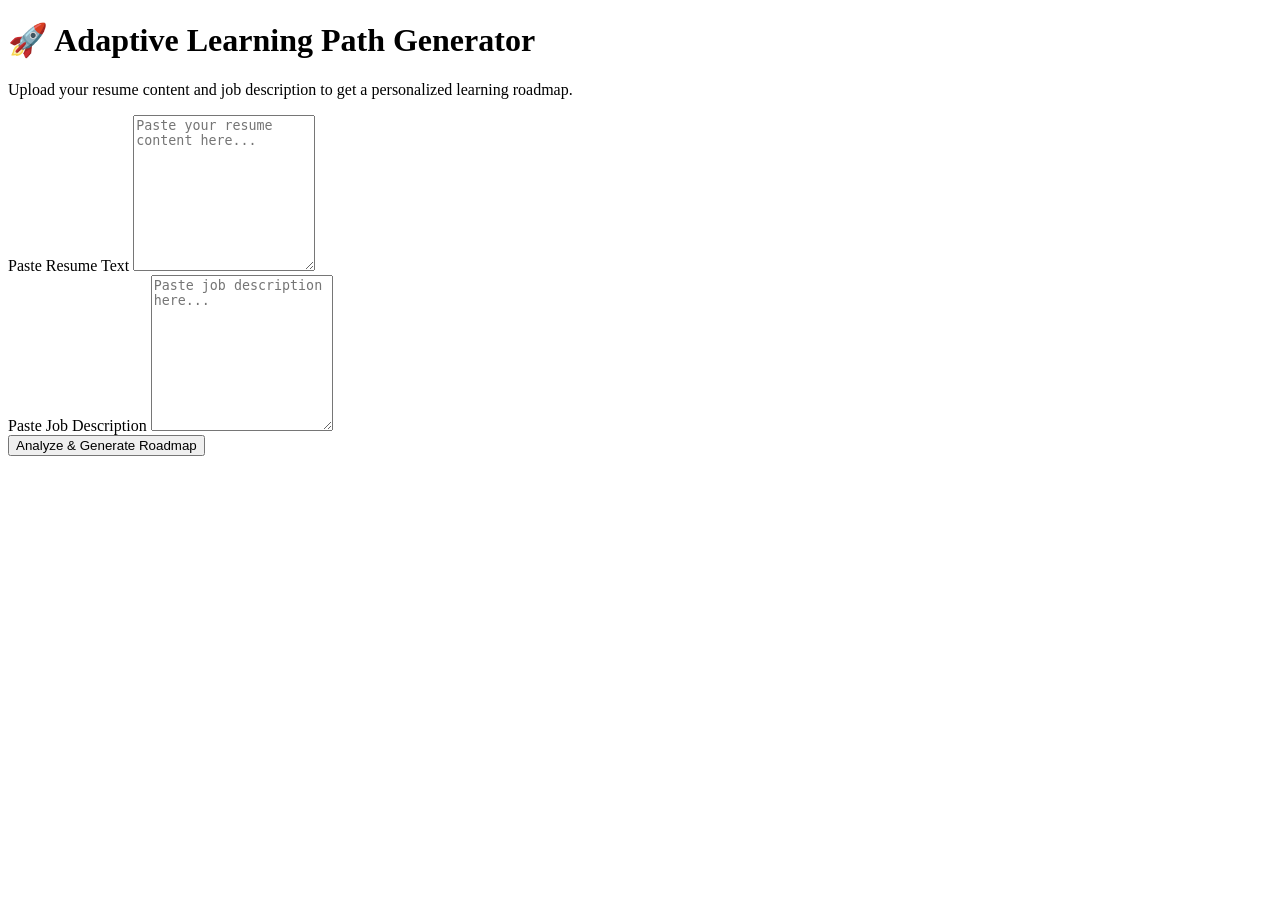
==== templates/index.html @ 75de1ea2 "1st protoype" ====
<!DOCTYPE html>
<html lang="en">
<head>
    <meta charset="UTF-8">
    <meta name="viewport" content="width=device-width, initial-scale=1.0">
    <title>Adaptive Learning Path Generator</title>
    <link rel="stylesheet" href="{{ url_for('static', filename='style.css') }}">
</head>
<body>

<div class="container">
    <h1>🚀 Adaptive Learning Path Generator</h1>
    <p class="subtitle">Upload your resume content and job description to get a personalized learning roadmap.</p>

    <form action="/analyze" method="POST">
        <div class="input-group">
            <label for="resume">Paste Resume Text</label>
            <textarea name="resume" id="resume" rows="10" placeholder="Paste your resume content here..." required></textarea>
        </div>

        <div class="input-group">
            <label for="job">Paste Job Description</label>
            <textarea name="job" id="job" rows="10" placeholder="Paste job description here..." required></textarea>
        </div>

        <button type="submit">Analyze & Generate Roadmap</button>
    </form>
</div>

</body>
</html>
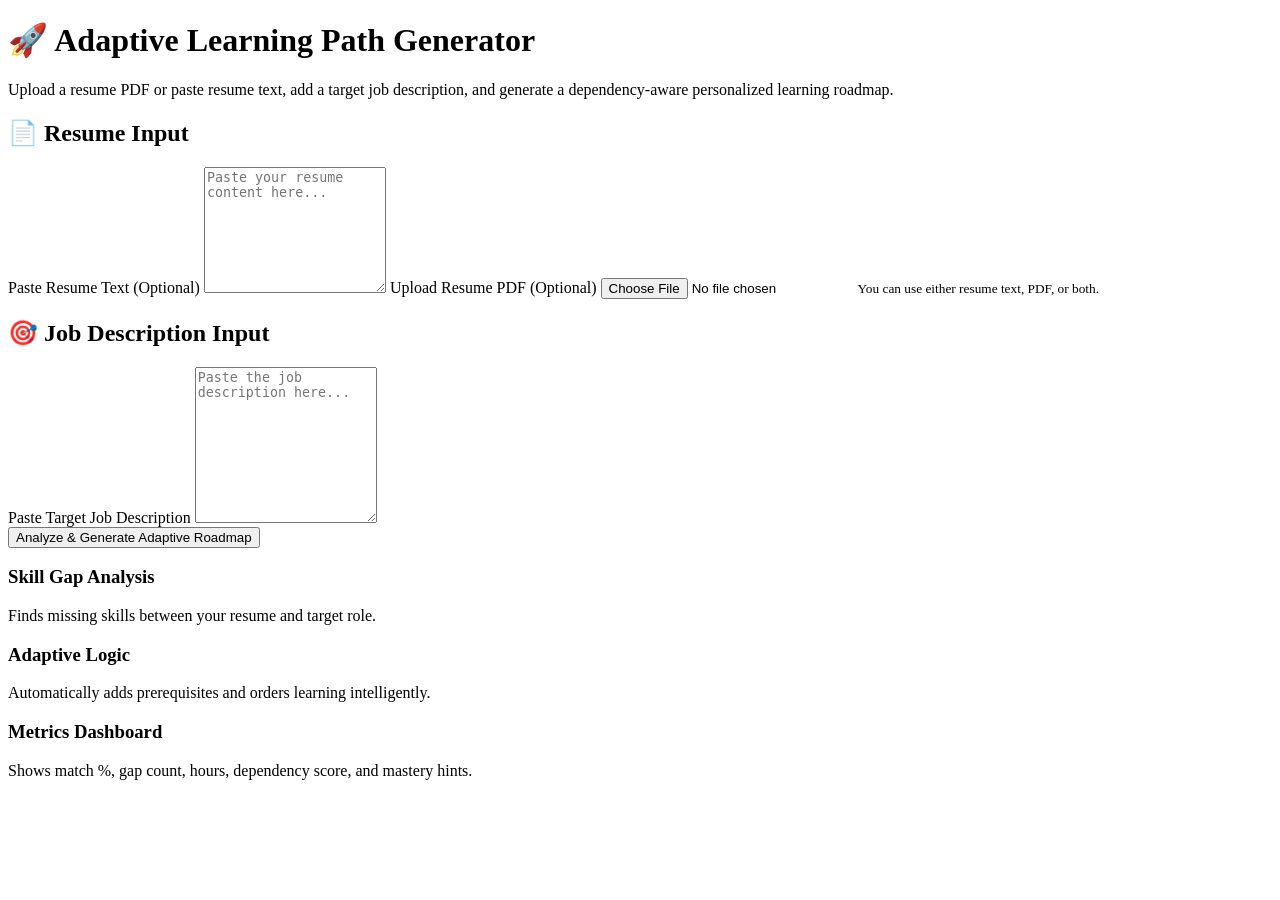
==== commit 47dd564c: "2nd protoype" ====
--- a/templates/index.html
+++ b/templates/index.html
@@ -3,28 +3,54 @@
 <head>
     <meta charset="UTF-8">
     <meta name="viewport" content="width=device-width, initial-scale=1.0">
-    <title>Adaptive Learning Path Generator</title>
+    <title>Adaptive Learning Path Generator - Hackathon Final</title>
     <link rel="stylesheet" href="{{ url_for('static', filename='style.css') }}">
 </head>
 <body>
 
 <div class="container">
-    <h1>🚀 Adaptive Learning Path Generator</h1>
-    <p class="subtitle">Upload your resume content and job description to get a personalized learning roadmap.</p>
+    <div class="hero">
+        <h1>🚀 Adaptive Learning Path Generator</h1>
+        <p>
+            Upload a resume PDF or paste resume text, add a target job description,
+            and generate a dependency-aware personalized learning roadmap.
+        </p>
+    </div>
 
-    <form action="/analyze" method="POST">
-        <div class="input-group">
-            <label for="resume">Paste Resume Text</label>
-            <textarea name="resume" id="resume" rows="10" placeholder="Paste your resume content here..." required></textarea>
+    <form action="/analyze" method="POST" enctype="multipart/form-data" class="main-form">
+        <div class="card">
+            <h2>📄 Resume Input</h2>
+            <label>Paste Resume Text (Optional)</label>
+            <textarea name="resume_text" rows="8" placeholder="Paste your resume content here..."></textarea>
+
+            <label>Upload Resume PDF (Optional)</label>
+            <input type="file" name="resume_pdf" accept=".pdf">
+            <small>You can use either resume text, PDF, or both.</small>
         </div>
 
-        <div class="input-group">
-            <label for="job">Paste Job Description</label>
-            <textarea name="job" id="job" rows="10" placeholder="Paste job description here..." required></textarea>
+        <div class="card">
+            <h2>🎯 Job Description Input</h2>
+            <label>Paste Target Job Description</label>
+            <textarea name="job_text" rows="10" placeholder="Paste the job description here..." required></textarea>
         </div>
 
-        <button type="submit">Analyze & Generate Roadmap</button>
+        <button type="submit" class="btn-primary">Analyze & Generate Adaptive Roadmap</button>
     </form>
+
+    <div class="info-grid">
+        <div class="mini-card">
+            <h3>Skill Gap Analysis</h3>
+            <p>Finds missing skills between your resume and target role.</p>
+        </div>
+        <div class="mini-card">
+            <h3>Adaptive Logic</h3>
+            <p>Automatically adds prerequisites and orders learning intelligently.</p>
+        </div>
+        <div class="mini-card">
+            <h3>Metrics Dashboard</h3>
+            <p>Shows match %, gap count, hours, dependency score, and mastery hints.</p>
+        </div>
+    </div>
 </div>
 
 </body>
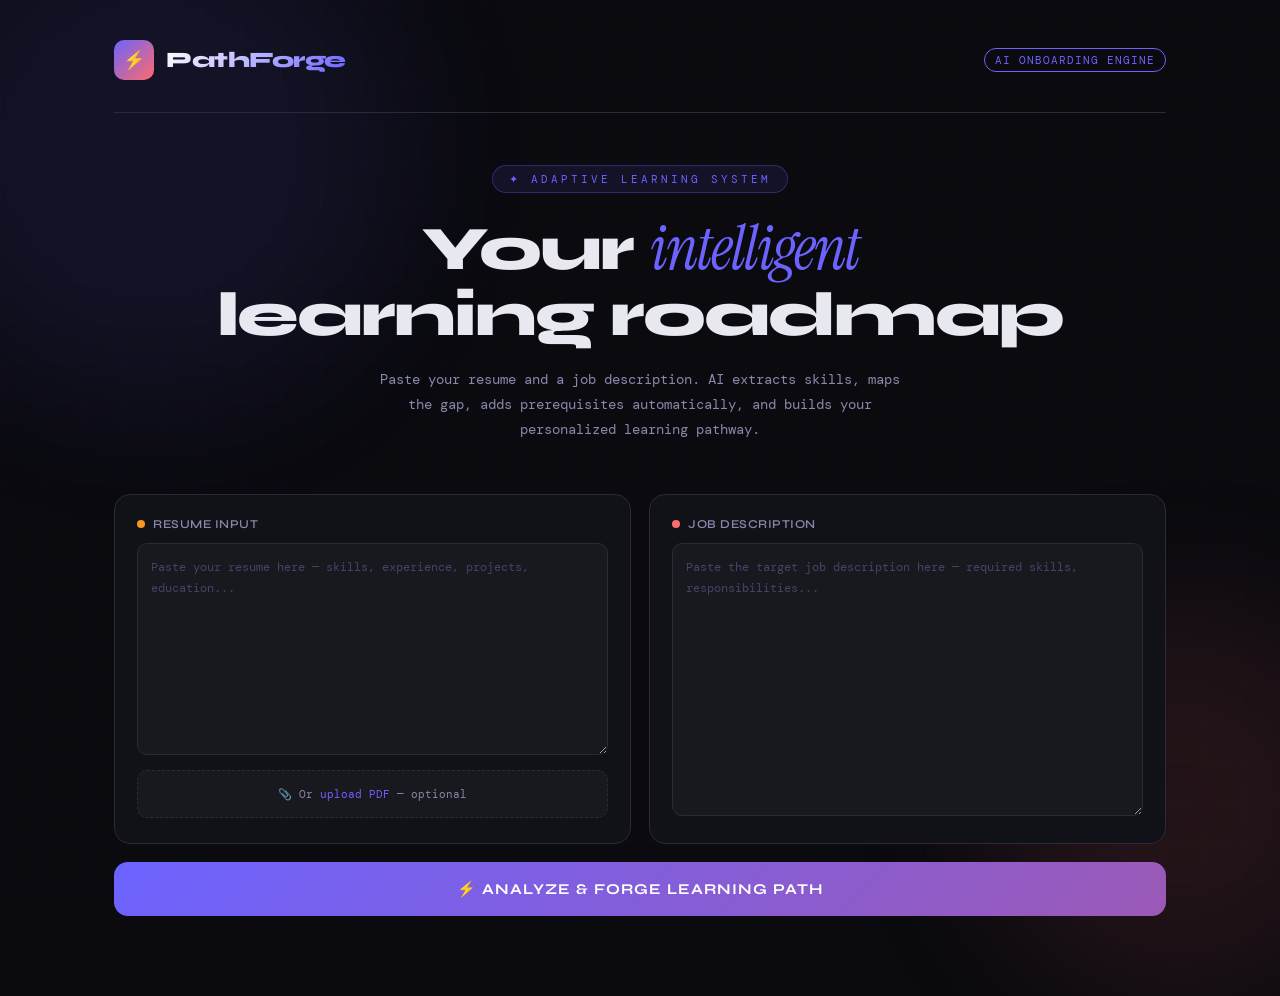
==== commit 2a9b580e: "3rd prototype" ====
--- a/templates/index.html
+++ b/templates/index.html
@@ -1,57 +1,493 @@
 <!DOCTYPE html>
 <html lang="en">
 <head>
-    <meta charset="UTF-8">
-    <meta name="viewport" content="width=device-width, initial-scale=1.0">
-    <title>Adaptive Learning Path Generator - Hackathon Final</title>
-    <link rel="stylesheet" href="{{ url_for('static', filename='style.css') }}">
+<meta charset="UTF-8">
+<meta name="viewport" content="width=device-width, initial-scale=1.0">
+<title>PathForge — AI Adaptive Learning Engine</title>
+<link href="https://fonts.googleapis.com/css2?family=Syne:wght@400;500;600;700;800&family=DM+Mono:ital,wght@0,400;0,500;1,400&family=Instrument+Serif:ital@0;1&display=swap" rel="stylesheet">
+<style>
+:root {
+  --bg:#0a0a0f; --surface:#111118; --surface2:#18181f;
+  --border:#2a2a38; --accent:#6c63ff; --accent2:#ff6b6b;
+  --accent3:#43e97b; --accent4:#f7971e;
+  --text:#e8e8f0; --text2:#8888aa; --text3:#444466;
+}
+*{margin:0;padding:0;box-sizing:border-box;}
+body{background:var(--bg);color:var(--text);font-family:'DM Mono',monospace;min-height:100vh;overflow-x:hidden;}
+body::before{content:'';position:fixed;inset:0;background-image:linear-gradient(rgba(108,99,255,.025) 1px,transparent 1px),linear-gradient(90deg,rgba(108,99,255,.025) 1px,transparent 1px);background-size:40px 40px;z-index:0;pointer-events:none;}
+.orb{position:fixed;border-radius:50%;filter:blur(80px);opacity:.1;pointer-events:none;z-index:0;animation:floatOrb 20s ease-in-out infinite;}
+.orb1{width:500px;height:500px;background:var(--accent);top:-100px;left:-100px;}
+.orb2{width:400px;height:400px;background:var(--accent2);bottom:-100px;right:-100px;animation-delay:-7s;}
+@keyframes floatOrb{0%,100%{transform:translate(0,0);}50%{transform:translate(20px,-20px);}}
+.wrap{position:relative;z-index:1;max-width:1100px;margin:0 auto;padding:0 24px 80px;}
+header{padding:40px 0 32px;display:flex;align-items:center;justify-content:space-between;border-bottom:1px solid var(--border);margin-bottom:52px;}
+.logo{display:flex;align-items:center;gap:12px;}
+.logo-icon{width:40px;height:40px;background:linear-gradient(135deg,var(--accent),var(--accent2));border-radius:10px;display:flex;align-items:center;justify-content:center;font-size:18px;}
+.logo-text{font-family:'Syne',sans-serif;font-weight:800;font-size:22px;letter-spacing:-.5px;background:linear-gradient(135deg,#fff 0%,var(--accent) 100%);-webkit-background-clip:text;-webkit-text-fill-color:transparent;}
+.badge{font-size:11px;padding:4px 10px;border-radius:20px;border:1px solid var(--accent);color:var(--accent);letter-spacing:1px;text-transform:uppercase;}
+.hero{text-align:center;margin-bottom:52px;}
+.hero-label{display:inline-block;font-size:11px;letter-spacing:3px;text-transform:uppercase;color:var(--accent);background:rgba(108,99,255,.1);border:1px solid rgba(108,99,255,.3);padding:6px 16px;border-radius:20px;margin-bottom:22px;}
+.hero h1{font-family:'Syne',sans-serif;font-size:clamp(34px,5.5vw,62px);font-weight:800;line-height:1.07;letter-spacing:-2px;margin-bottom:18px;}
+.hero h1 em{font-family:'Instrument Serif',serif;font-style:italic;font-weight:400;color:var(--accent);}
+.hero p{font-size:14px;color:var(--text2);max-width:540px;margin:0 auto;line-height:1.8;}
+.input-grid{display:grid;grid-template-columns:1fr 1fr;gap:18px;margin-bottom:18px;}
+@media(max-width:680px){.input-grid{grid-template-columns:1fr;}}
+.icard{background:var(--surface);border:1px solid var(--border);border-radius:16px;padding:22px;transition:border-color .2s,box-shadow .2s;}
+.icard:focus-within{border-color:var(--accent);box-shadow:0 0 0 3px rgba(108,99,255,.1);}
+.icard.jd:focus-within{border-color:var(--accent2);box-shadow:0 0 0 3px rgba(255,107,107,.08);}
+.clabel{display:flex;align-items:center;gap:8px;font-family:'Syne',sans-serif;font-weight:600;font-size:12px;letter-spacing:.5px;text-transform:uppercase;color:var(--text2);margin-bottom:12px;}
+.clabel .dot{width:8px;height:8px;border-radius:50%;}
+textarea{width:100%;background:var(--surface2);border:1px solid var(--border);border-radius:10px;padding:13px;color:var(--text);font-family:'DM Mono',monospace;font-size:12px;line-height:1.7;resize:vertical;outline:none;transition:border-color .2s;}
+textarea:focus{border-color:var(--accent);}
+textarea::placeholder{color:var(--text3);}
+.upload-zone{border:1px dashed var(--border);border-radius:10px;padding:16px;text-align:center;cursor:pointer;transition:all .2s;margin-top:10px;background:var(--surface2);}
+.upload-zone:hover{border-color:var(--accent);background:rgba(108,99,255,.05);}
+.upload-zone input{display:none;}
+.upload-zone p{font-size:11px;color:var(--text2);}
+.upload-zone span{color:var(--accent);}
+.file-tag{display:none;font-size:11px;color:var(--accent3);margin-top:8px;}
+.go-btn{width:100%;background:linear-gradient(135deg,var(--accent) 0%,#9b59b6 100%);color:#fff;border:none;padding:18px 32px;border-radius:14px;font-family:'Syne',sans-serif;font-weight:700;font-size:15px;letter-spacing:1px;text-transform:uppercase;cursor:pointer;transition:all .2s;}
+.go-btn:hover{transform:translateY(-2px);box-shadow:0 12px 40px rgba(108,99,255,.4);}
+.go-btn:disabled{opacity:.5;cursor:not-allowed;transform:none;box-shadow:none;}
+.err{display:none;background:rgba(255,107,107,.06);border:1px solid rgba(255,107,107,.25);border-radius:12px;padding:16px 20px;color:var(--accent2);font-size:13px;margin-bottom:16px;}
+#loading{display:none;text-align:center;padding:80px 0;}
+.spinner{width:52px;height:52px;border:3px solid var(--border);border-top-color:var(--accent);border-radius:50%;animation:spin .8s linear infinite;margin:0 auto 22px;}
+@keyframes spin{to{transform:rotate(360deg);}}
+.loading-h{font-family:'Syne',sans-serif;font-size:18px;color:var(--text2);margin-bottom:14px;}
+.lstep{font-size:12px;color:var(--text3);margin:4px 0;opacity:0;animation:fadeIn .5s ease forwards;}
+.lstep:nth-child(1){animation-delay:.4s;}
+.lstep:nth-child(2){animation-delay:1.2s;}
+.lstep:nth-child(3){animation-delay:2.0s;}
+.lstep:nth-child(4){animation-delay:2.8s;}
+@keyframes fadeIn{to{opacity:1;color:var(--accent);}}
+#results{display:none;}
+.sh{font-family:'Syne',sans-serif;font-size:11px;letter-spacing:3px;text-transform:uppercase;color:var(--accent);margin-bottom:18px;display:flex;align-items:center;gap:10px;}
+.sh::after{content:'';flex:1;height:1px;background:var(--border);}
+.sstrip{display:grid;grid-template-columns:repeat(auto-fit,minmax(155px,1fr));gap:12px;margin-bottom:24px;}
+.scard{background:var(--surface);border:1px solid var(--border);border-radius:14px;padding:18px;position:relative;overflow:hidden;}
+.scard::before{content:'';position:absolute;top:0;left:0;width:100%;height:3px;}
+.scard.g::before{background:var(--accent3);}
+.scard.r::before{background:var(--accent2);}
+.scard.b::before{background:var(--accent);}
+.scard.o::before{background:var(--accent4);}
+.scard.p::before{background:#b06cff;}
+.slabel{font-size:11px;color:var(--text2);text-transform:uppercase;letter-spacing:1px;margin-bottom:7px;}
+.sval{font-family:'Syne',sans-serif;font-size:30px;font-weight:800;line-height:1;margin-bottom:3px;}
+.scard.g .sval{color:var(--accent3);}
+.scard.r .sval{color:var(--accent2);}
+.scard.b .sval{color:var(--accent);}
+.scard.o .sval{color:var(--accent4);}
+.scard.p .sval{color:#b06cff;}
+.ssub{font-size:11px;color:var(--text3);}
+.barwrap{background:var(--surface);border:1px solid var(--border);border-radius:14px;padding:22px;margin-bottom:24px;}
+.barlabel{display:flex;justify-content:space-between;font-size:13px;color:var(--text2);margin-bottom:11px;}
+.bartrack{height:8px;background:var(--surface2);border-radius:4px;overflow:hidden;}
+.barfill{height:100%;background:linear-gradient(90deg,var(--accent),var(--accent3));border-radius:4px;width:0;transition:width 1.5s cubic-bezier(.23,1,.32,1);}
+.aibox{background:var(--surface);border:1px solid rgba(108,99,255,.3);border-radius:16px;padding:24px;margin-bottom:24px;position:relative;}
+.aibox::before{content:'✦ AI Analysis';position:absolute;top:-10px;left:20px;background:var(--bg);padding:0 8px;font-size:11px;color:var(--accent);letter-spacing:1px;text-transform:uppercase;font-family:'Syne',sans-serif;}
+.aibox p{font-size:13px;line-height:1.95;color:var(--text2);}
+.sgrid{display:grid;grid-template-columns:1fr 1fr;gap:14px;margin-bottom:24px;}
+@media(max-width:580px){.sgrid{grid-template-columns:1fr;}}
+.spanel{background:var(--surface);border:1px solid var(--border);border-radius:14px;padding:18px;}
+.spanel h3{font-family:'Syne',sans-serif;font-size:13px;font-weight:600;margin-bottom:12px;color:var(--text);display:flex;align-items:center;gap:6px;}
+.pills{display:flex;flex-wrap:wrap;gap:7px;}
+.pill{font-size:11px;padding:4px 11px;border-radius:20px;font-weight:500;}
+.pill.m{background:rgba(67,233,123,.1);color:var(--accent3);border:1px solid rgba(67,233,123,.2);}
+.pill.x{background:rgba(255,107,107,.1);color:var(--accent2);border:1px solid rgba(255,107,107,.2);}
+.pill.n{background:rgba(108,99,255,.1);color:var(--accent);border:1px solid rgba(108,99,255,.2);}
+.pill.rs{background:rgba(247,151,30,.1);color:var(--accent4);border:1px solid rgba(247,151,30,.2);}
+.empty{font-size:12px;color:var(--text3);}
+.roadmap{display:flex;flex-direction:column;margin-bottom:32px;}
+.ritem{display:grid;grid-template-columns:56px 1fr;}
+.ritem:not(:last-child) .sline::after{content:'';position:absolute;top:48px;left:27px;width:2px;height:calc(100% + 4px);background:var(--border);}
+.scol{display:flex;flex-direction:column;align-items:center;padding-top:14px;position:relative;}
+.sline{position:relative;}
+.snum{width:34px;height:34px;border-radius:50%;display:flex;align-items:center;justify-content:center;font-family:'Syne',sans-serif;font-weight:700;font-size:12px;position:relative;z-index:1;flex-shrink:0;}
+.snum.beginner{background:rgba(67,233,123,.15);color:var(--accent3);border:1px solid rgba(67,233,123,.3);}
+.snum.intermediate{background:rgba(247,151,30,.15);color:var(--accent4);border:1px solid rgba(247,151,30,.3);}
+.snum.advanced{background:rgba(255,107,107,.15);color:var(--accent2);border:1px solid rgba(255,107,107,.3);}
+.snum.unknown{background:rgba(108,99,255,.15);color:var(--accent);border:1px solid rgba(108,99,255,.3);}
+.sbody{padding:10px 0 22px 18px;}
+.shead{display:flex;align-items:center;gap:9px;flex-wrap:wrap;margin-bottom:7px;}
+.stitle{font-family:'Syne',sans-serif;font-weight:700;font-size:15px;}
+.ltag{font-size:10px;padding:3px 9px;border-radius:10px;text-transform:uppercase;letter-spacing:.5px;font-weight:600;}
+.ltag.beginner{background:rgba(67,233,123,.1);color:var(--accent3);}
+.ltag.intermediate{background:rgba(247,151,30,.1);color:var(--accent4);}
+.ltag.advanced{background:rgba(255,107,107,.1);color:var(--accent2);}
+.ltag.unknown{background:rgba(108,99,255,.1);color:var(--accent);}
+.scourse{font-size:13px;color:var(--accent);margin-bottom:5px;font-style:italic;}
+.sdesc{font-size:12px;color:var(--text2);line-height:1.7;margin-bottom:9px;}
+.smeta{display:flex;gap:14px;flex-wrap:wrap;}
+.smeta-i{font-size:11px;color:var(--text3);display:flex;align-items:center;gap:4px;}
+.smeta-i span{color:var(--text2);}
+.plist{display:flex;gap:6px;flex-wrap:wrap;margin-top:7px;}
+.pchip{font-size:10px;padding:3px 8px;border-radius:6px;background:rgba(108,99,255,.08);border:1px solid rgba(108,99,255,.15);color:var(--text2);}
+table{width:100%;border-collapse:collapse;margin-bottom:30px;font-size:12px;}
+th{text-align:left;padding:11px 15px;background:var(--surface2);color:var(--text2);font-weight:500;font-size:11px;text-transform:uppercase;letter-spacing:1px;border-bottom:1px solid var(--border);}
+td{padding:11px 15px;border-bottom:1px solid var(--border);color:var(--text);vertical-align:middle;}
+tr:hover td{background:var(--surface2);}
+.qbar{display:flex;align-items:center;gap:9px;}
+.qtrack{flex:1;height:5px;background:var(--surface2);border-radius:3px;overflow:hidden;}
+.qfill{height:100%;border-radius:3px;}
+.qfill.hi{background:var(--accent3);}
+.qfill.md{background:var(--accent4);}
+.qfill.lo{background:var(--accent2);}
+.rchip{font-size:10px;padding:3px 9px;border-radius:20px;font-weight:500;white-space:nowrap;}
+.rchip.go{background:rgba(67,233,123,.1);color:var(--accent3);border:1px solid rgba(67,233,123,.2);}
+.rchip.pr{background:rgba(247,151,30,.1);color:var(--accent4);border:1px solid rgba(247,151,30,.2);}
+.rchip.rv{background:rgba(255,107,107,.1);color:var(--accent2);border:1px solid rgba(255,107,107,.2);}
+details{background:var(--surface);border:1px solid var(--border);border-radius:12px;margin-bottom:28px;overflow:hidden;}
+summary{padding:15px 20px;cursor:pointer;font-family:'Syne',sans-serif;font-size:13px;font-weight:600;color:var(--text2);list-style:none;display:flex;align-items:center;gap:9px;user-select:none;transition:color .2s;}
+summary:hover{color:var(--text);}
+summary::marker,summary::-webkit-details-marker{display:none;}
+.sarrow{margin-left:auto;color:var(--text3);transition:transform .2s;}
+details[open] .sarrow{transform:rotate(90deg);}
+.tinner{padding:0 20px 20px;font-size:12px;color:var(--text2);line-height:1.9;white-space:pre-line;border-top:1px solid var(--border);padding-top:16px;}
+.howcard{background:var(--surface);border:1px solid var(--border);border-radius:14px;padding:22px;margin-bottom:28px;}
+.howcard h3{font-family:'Syne',sans-serif;font-size:14px;font-weight:700;color:var(--accent);margin-bottom:14px;}
+.howcard ul{font-size:12px;color:var(--text2);line-height:2.1;padding-left:18px;}
+.reset{display:inline-flex;align-items:center;gap:8px;padding:11px 22px;border:1px solid var(--border);border-radius:10px;background:transparent;color:var(--text2);font-family:'DM Mono',monospace;font-size:12px;cursor:pointer;transition:all .2s;}
+.reset:hover{border-color:var(--accent);color:var(--accent);}
+</style>
 </head>
 <body>
-
-<div class="container">
-    <div class="hero">
-        <h1>🚀 Adaptive Learning Path Generator</h1>
-        <p>
-            Upload a resume PDF or paste resume text, add a target job description,
-            and generate a dependency-aware personalized learning roadmap.
-        </p>
-    </div>
-
-    <form action="/analyze" method="POST" enctype="multipart/form-data" class="main-form">
-        <div class="card">
-            <h2>📄 Resume Input</h2>
-            <label>Paste Resume Text (Optional)</label>
-            <textarea name="resume_text" rows="8" placeholder="Paste your resume content here..."></textarea>
-
-            <label>Upload Resume PDF (Optional)</label>
-            <input type="file" name="resume_pdf" accept=".pdf">
-            <small>You can use either resume text, PDF, or both.</small>
+<div class="orb orb1"></div>
+<div class="orb orb2"></div>
+<div class="wrap">
+
+  <header>
+    <div class="logo">
+      <div class="logo-icon">⚡</div>
+      <div class="logo-text">PathForge</div>
+    </div>
+    <div class="badge">AI Onboarding Engine</div>
+  </header>
+
+  <div class="hero">
+    <div class="hero-label">✦ Adaptive Learning System</div>
+    <h1>Your <em>intelligent</em><br>learning roadmap</h1>
+    <p>Paste your resume and a job description. AI extracts skills, maps the gap, adds prerequisites automatically, and builds your personalized learning pathway.</p>
+  </div>
+
+  <div id="form-section">
+    <div class="input-grid">
+      <div class="icard">
+        <div class="clabel"><div class="dot" style="background:var(--accent4)"></div>Resume Input</div>
+        <textarea id="resume-text" rows="9" placeholder="Paste your resume here — skills, experience, projects, education..."></textarea>
+        <div class="upload-zone" onclick="document.getElementById('pdf-input').click()">
+          <input type="file" id="pdf-input" accept=".pdf" onchange="onFile(this)">
+          <p>📎 Or <span>upload PDF</span> — optional</p>
         </div>
-
-        <div class="card">
-            <h2>🎯 Job Description Input</h2>
-            <label>Paste Target Job Description</label>
-            <textarea name="job_text" rows="10" placeholder="Paste the job description here..." required></textarea>
+        <div class="file-tag" id="file-tag">✓ <span id="ftag-name"></span></div>
+      </div>
+      <div class="icard jd">
+        <div class="clabel"><div class="dot" style="background:var(--accent2)"></div>Job Description</div>
+        <textarea id="jd-text" rows="12" placeholder="Paste the target job description here — required skills, responsibilities..."></textarea>
+      </div>
+    </div>
+    <div class="err" id="err"></div>
+    <button class="go-btn" id="go-btn" onclick="run()">⚡ Analyze &amp; Forge Learning Path</button>
+  </div>
+
+  <div id="loading">
+    <div class="spinner"></div>
+    <div class="loading-h">Forging your path…</div>
+    <div>
+      <div class="lstep">→ Extracting skills from resume</div>
+      <div class="lstep">→ Parsing job requirements</div>
+      <div class="lstep">→ Running gap analysis + prerequisite expansion</div>
+      <div class="lstep">→ Generating AI summary &amp; reasoning trace</div>
+    </div>
+  </div>
+
+  <div id="results">
+    <div class="sh">Performance Metrics</div>
+    <div class="sstrip" id="sstrip"></div>
+    <div class="barwrap">
+      <div class="barlabel"><span>Role Fit Score</span><span id="bar-pct" style="color:var(--accent);font-weight:600">0%</span></div>
+      <div class="bartrack"><div class="barfill" id="barfill"></div></div>
+    </div>
+    <div class="sh">AI Analysis</div>
+    <div class="aibox"><p id="ai-text"></p></div>
+    <div class="sh">Skill Breakdown</div>
+    <div class="sgrid">
+      <div class="spanel"><h3>✅ Matched <span id="mc" style="color:var(--accent3)"></span></h3><div class="pills" id="matched-pills"></div></div>
+      <div class="spanel"><h3>⚠️ Missing <span id="gc" style="color:var(--accent2)"></span></h3><div class="pills" id="missing-pills"></div></div>
+      <div class="spanel"><h3>📋 Your Skills</h3><div class="pills" id="resume-pills"></div></div>
+      <div class="spanel"><h3>🎯 Job Requires</h3><div class="pills" id="job-pills"></div></div>
+    </div>
+    <div class="sh">Adaptive Learning Roadmap</div>
+    <div class="roadmap" id="roadmap"></div>
+    <div class="sh">Mastery Feedback</div>
+    <table>
+      <thead><tr><th>Skill</th><th>Level</th><th>Quiz Score</th><th>Recommendation</th></tr></thead>
+      <tbody id="mastery-body"></tbody>
+    </table>
+    <details>
+      <summary><span>🔍</span> AI Reasoning Trace <span class="sarrow">▶</span></summary>
+      <div class="tinner" id="trace-text"></div>
+    </details>
+    <div class="howcard">
+      <h3>💡 How PathForge Works</h3>
+      <ul>
+        <li>Claude AI semantically extracts skills from resume and job description — not just keyword matching</li>
+        <li>Identifies the gap between your current skills and what the role requires</li>
+        <li>Prerequisite expansion: if "machine learning" is missing, Python, NumPy &amp; Pandas are automatically added too</li>
+        <li>Topological DFS sort ensures foundational skills always come before advanced ones</li>
+        <li>TF-IDF cosine similarity scores how closely each course matches the specific job</li>
+        <li>Mastery simulation provides adaptive feedback — know when to push ahead vs revise</li>
+      </ul>
+    </div>
+    <button class="reset" onclick="doReset()">← Analyze Another Resume</button>
+  </div>
+
+</div>
+
+<script>
+// ── SKILLS DB ────────────────────────────────────────────
+const DB=[
+  {skill:"python",level:"beginner",prereqs:[],hours:15,type:"course",title:"Python Fundamentals",desc:"Learn Python syntax variables loops functions and beginner problem solving."},
+  {skill:"sql",level:"beginner",prereqs:[],hours:12,type:"course",title:"SQL Basics",desc:"Learn SELECT WHERE ORDER BY JOINS and database fundamentals."},
+  {skill:"git",level:"beginner",prereqs:[],hours:4,type:"tutorial",title:"Git Essentials",desc:"Learn version control with init add commit push branch and merge."},
+  {skill:"github",level:"beginner",prereqs:["git"],hours:3,type:"tutorial",title:"GitHub Basics",desc:"Learn repositories pull requests issues collaboration and remote workflows."},
+  {skill:"html",level:"beginner",prereqs:[],hours:6,type:"course",title:"HTML Fundamentals",desc:"Learn semantic HTML forms tables headings links and page structure."},
+  {skill:"css",level:"beginner",prereqs:["html"],hours:8,type:"course",title:"CSS Fundamentals",desc:"Learn styling layouts flexbox grid and responsive design."},
+  {skill:"javascript",level:"beginner",prereqs:["html","css"],hours:14,type:"course",title:"JavaScript Basics",desc:"Learn DOM events variables arrays functions and ES6 features."},
+  {skill:"oop",level:"beginner",prereqs:[],hours:10,type:"course",title:"Object Oriented Programming",desc:"Learn classes objects inheritance polymorphism abstraction and encapsulation."},
+  {skill:"api",level:"beginner",prereqs:["python"],hours:6,type:"tutorial",title:"REST API Basics",desc:"Learn API requests JSON endpoints GET POST and integrations."},
+  {skill:"flask",level:"intermediate",prereqs:["python"],hours:10,type:"project",title:"Flask Web Development",desc:"Build web apps using routes templates forms and APIs."},
+  {skill:"django",level:"intermediate",prereqs:["python"],hours:14,type:"project",title:"Django Web Development",desc:"Learn models views templates authentication and scalable backend."},
+  {skill:"numpy",level:"beginner",prereqs:["python"],hours:8,type:"course",title:"NumPy for Data Science",desc:"Learn arrays indexing vectorization math operations and numerical computing."},
+  {skill:"pandas",level:"beginner",prereqs:["python"],hours:10,type:"course",title:"Pandas for Data Analysis",desc:"Learn DataFrames cleaning grouping filtering and CSV operations."},
+  {skill:"data structures",level:"intermediate",prereqs:["python","c++"],hours:20,type:"course",title:"Data Structures Foundations",desc:"Learn arrays linked lists stacks queues trees heaps and graphs."},
+  {skill:"algorithms",level:"intermediate",prereqs:["data structures"],hours:22,type:"course",title:"Algorithms Foundations",desc:"Learn sorting searching recursion greedy graph algorithms and dynamic programming."},
+  {skill:"machine learning",level:"intermediate",prereqs:["python","numpy","pandas"],hours:25,type:"course",title:"Machine Learning Fundamentals",desc:"Learn supervised learning regression classification model evaluation and feature engineering."},
+  {skill:"deep learning",level:"advanced",prereqs:["machine learning"],hours:30,type:"course",title:"Deep Learning Essentials",desc:"Learn neural networks backpropagation CNNs and deep learning workflows."},
+  {skill:"nlp",level:"advanced",prereqs:["python","machine learning"],hours:20,type:"course",title:"NLP Fundamentals",desc:"Learn tokenization text preprocessing embeddings and text classification."},
+  {skill:"tensorflow",level:"advanced",prereqs:["python","deep learning"],hours:18,type:"project",title:"TensorFlow Essentials",desc:"Build and train neural network models using TensorFlow."},
+  {skill:"pytorch",level:"advanced",prereqs:["python","deep learning"],hours:18,type:"project",title:"PyTorch Essentials",desc:"Learn tensors datasets training loops and deep learning experimentation."},
+  {skill:"java",level:"beginner",prereqs:[],hours:16,type:"course",title:"Java Fundamentals",desc:"Learn Java syntax OOP collections and exception handling."},
+  {skill:"kotlin",level:"beginner",prereqs:[],hours:18,type:"course",title:"Kotlin Fundamentals",desc:"Learn Kotlin syntax null safety functions classes and Android basics."},
+  {skill:"android development",level:"intermediate",prereqs:["kotlin"],hours:20,type:"project",title:"Android Development Basics",desc:"Understand app lifecycle UI components navigation and app structure."},
+  {skill:"jetpack compose",level:"intermediate",prereqs:["kotlin","android development"],hours:15,type:"project",title:"Jetpack Compose UI",desc:"Build modern Android UIs using composables state and layouts."},
+  {skill:"firebase",level:"intermediate",prereqs:["kotlin","android development"],hours:12,type:"project",title:"Firebase for Apps",desc:"Learn authentication Firestore and backend support for apps."},
+  {skill:"react",level:"intermediate",prereqs:["javascript"],hours:18,type:"project",title:"React Fundamentals",desc:"Learn components props state hooks and frontend architecture."},
+  {skill:"c++",level:"beginner",prereqs:[],hours:18,type:"course",title:"C++ Fundamentals",desc:"Learn C++ syntax STL OOP and problem solving."},
+  {skill:"mysql",level:"beginner",prereqs:["sql"],hours:8,type:"course",title:"MySQL Basics",desc:"Learn schema design CRUD joins and relational database use cases."},
+  {skill:"mongodb",level:"beginner",prereqs:[],hours:10,type:"course",title:"MongoDB Basics",desc:"Learn NoSQL collections documents CRUD and schema flexibility."}
+];
+const SKILLS=DB.map(d=>d.skill);
+const SYN={"ml":"machine learning","dl":"deep learning","natural language processing":"nlp","rest api":"api","rest apis":"api","apis":"api","github version control":"github","android":"android development","compose":"jetpack compose","js":"javascript","node.js":"javascript","nodejs":"javascript","dbms":"sql","node":"javascript"};
+
+function norm(t){t=t.toLowerCase();for(const[k,v]of Object.entries(SYN))t=t.replaceAll(k,v);return t;}
+function extractSkills(text){const n=norm(text),f=new Set();for(const s of SKILLS)if(n.includes(s))f.add(s);return f;}
+function info(s){return DB.find(d=>d.skill===s)||null;}
+function prereqs(s){return info(s)?.prereqs||[];}
+function expandPrereqs(missing,known){
+  const all=new Set(missing);
+  function add(s){for(const p of prereqs(s)){if(!known.has(p)&&!all.has(p)){all.add(p);add(p);}}}
+  for(const s of[...missing])add(s);return all;
+}
+function buildPath(target,known){
+  const exp=expandPrereqs(target,known),vis=new Set(),out=[];
+  function dfs(s){if(vis.has(s))return;vis.add(s);for(const p of prereqs(s))if(exp.has(p)&&!known.has(p))dfs(p);if(!known.has(s))out.push(s);}
+  for(const s of exp)dfs(s);
+  const u=[],seen=new Set();for(const s of out)if(!seen.has(s)){seen.add(s);u.push(s);}return u;
+}
+function matchScore(j,r){if(!j.size)return 100;let m=0;for(const s of j)if(r.has(s))m++;return Math.round(m/j.size*10000)/100;}
+function totalHours(p){return p.reduce((s,sk)=>{const i=info(sk);return s+(i?i.hours:0);},0);}
+function depScore(p,k){
+  if(!p.length)return 100;const done=new Set(k);let v=0;
+  for(const s of p){if(prereqs(s).every(pr=>done.has(pr)))v++;done.add(s);}
+  return Math.round(v/p.length*10000)/100;
+}
+function tfidf(a,b){
+  const tok=t=>t.toLowerCase().match(/\b[a-z]{3,}\b/g)||[];
+  const sw=new Set(['the','and','for','are','was','has','can','with','from','this','that','all','use','learn','build','you']);
+  const cl=t=>tok(t).filter(w=>!sw.has(w));
+  const ta=cl(a),tb=cl(b),vocab=[...new Set([...ta,...tb])];
+  const tf=(ts,w)=>ts.filter(t=>t===w).length/(ts.length||1);
+  const idf=w=>Math.log(3/([ta,tb].filter(ts=>ts.includes(w)).length+1)+1);
+  const vec=ts=>vocab.map(w=>tf(ts,w)*idf(w));
+  const dot=(a,b)=>a.reduce((s,v,i)=>s+v*b[i],0);
+  const mag=a=>Math.sqrt(a.reduce((s,v)=>s+v*v,0));
+  const v1=vec(ta),v2=vec(tb),m=mag(v1)*mag(v2);
+  return m===0?0:Math.round(dot(v1,v2)/m*10000)/100;
+}
+function mastery(path){
+  return path.map(s=>{const i=info(s);const lvl=i?.level||'beginner';
+    const sc=lvl==='beginner'?78:lvl==='intermediate'?62:48;
+    const rec=sc>=70?'go':sc>=50?'pr':'rv';
+    const txt=sc>=70?'Ready to progress':sc>=50?'More practice needed':'Revise fundamentals first';
+    return{skill:s,level:lvl,score:sc,rec,txt};});
+}
+
+// PDF reader
+function onFile(inp){const f=inp.files[0];if(f){document.getElementById('file-tag').style.display='block';document.getElementById('ftag-name').textContent=f.name;}}
+async function readPDF(file){
+  return new Promise(res=>{
+    const r=new FileReader();
+    r.onload=e=>{
+      try{
+        const bytes=new Uint8Array(e.target.result),dec=new TextDecoder('latin1'),raw=dec.decode(bytes);
+        let txt='';
+        for(const m of raw.matchAll(/BT([\s\S]*?)ET/g)){
+          for(const sm of m[1].matchAll(/\(((?:[^()\\]|\\.)*)\)\s*T[jJ]/g))txt+=sm[1].replace(/\\n/g,'\n').replace(/\\\(/g,'(').replace(/\\\)/g,')')+' ';
+          for(const am of m[1].matchAll(/\[([\s\S]*?)\]\s*TJ/g))for(const pm of am[1].matchAll(/\(((?:[^()\\]|\\.)*)\)/g))txt+=pm[1]+' ';
+        }
+        res(txt||raw.replace(/[^\x20-\x7e\n]/g,' '));
+      }catch{res('');}
+    };
+    r.readAsArrayBuffer(file);
+  });
+}
+
+// Claude API call — works in Claude.ai artifact environment
+async function claude(prompt){
+  const res=await fetch("https://api.anthropic.com/v1/messages",{
+    method:"POST",
+    headers:{"Content-Type":"application/json"},
+    body:JSON.stringify({model:"claude-sonnet-4-20250514",max_tokens:1000,messages:[{role:"user",content:prompt}]})
+  });
+  if(!res.ok)throw new Error(`API ${res.status}`);
+  const d=await res.json();
+  return d.content?.[0]?.text||'';
+}
+
+// Local fallback summary
+function localSummary(resumeSkills,jobSkills,matched,missing,path,score,hours){
+  const ms=[...missing].slice(0,4).join(', ');
+  return `Your profile matches ${score}% of the detected role requirements, with ${matched.size} of ${jobSkills.size} required skills already in your toolkit. ${missing.size>0?`The primary gaps are: ${ms}${missing.size>4?' and '+( missing.size-4)+' more':''}. These are core to this role and worth prioritising first.`:'Impressively, you satisfy all detected job skill requirements.'} ${path.length>0?`Your personalised roadmap covers ${path.length} learning modules totalling approximately ${hours} hours — starting from foundational prerequisites and building systematically toward the most advanced skills required.`:''}`;
+}
+function localTrace(resumeSkills,jobSkills,missing,path,dep){
+  const extra=path.length-missing.size;
+  return `1. Skill extraction: normalised both texts and matched against a catalog of ${DB.length} known skills using substring + synonym mapping.\n2. Gap detection: set difference identified ${missing.size} direct skill gap(s) — skills required by the job but absent from the resume.\n3. Prerequisite expansion: recursively traced the dependency graph, adding ${extra>0?extra+' prerequisite skill(s) the user must learn first':' no additional prerequisites (none needed)'}.\n4. Topological sort: a depth-first DFS on the dependency DAG ordered the roadmap so every prerequisite always appears before the skill that requires it.\n5. Deduplication: skills appearing as both a direct gap and a transitive prerequisite of another gap are included only once, in their correct topological position.\n6. Path integrity validated: dependency satisfaction score = ${dep}% (all steps have their prerequisites fulfilled in order).`;
+}
+
+// Main
+async function run(){
+  const jdText=document.getElementById('jd-text').value.trim();
+  const errEl=document.getElementById('err');
+  if(!jdText){errEl.textContent='⚠ Please paste a job description to continue.';errEl.style.display='block';return;}
+  errEl.style.display='none';
+  let resumeText=document.getElementById('resume-text').value.trim();
+  const pdfFile=document.getElementById('pdf-input').files[0];
+  if(pdfFile)resumeText+=' '+(await readPDF(pdfFile));
+  document.getElementById('form-section').style.display='none';
+  document.getElementById('loading').style.display='block';
+  document.getElementById('go-btn').disabled=true;
+
+  try{
+    const resumeSkills=extractSkills(resumeText);
+    const jobSkills=extractSkills(jdText);
+    const matched=new Set([...resumeSkills].filter(s=>jobSkills.has(s)));
+    const missing=new Set([...jobSkills].filter(s=>!resumeSkills.has(s)));
+    const path=buildPath(missing,resumeSkills);
+    const score=matchScore(jobSkills,resumeSkills);
+    const hours=totalHours(path);
+    const dep=depScore(path,resumeSkills);
+    const mas=mastery(path);
+    const roadmapItems=path.map((s,i)=>{
+      const inf=info(s);
+      return{step:i+1,skill:s,level:inf?.level||'unknown',hours:inf?.hours||0,
+        type:inf?.type||'resource',title:inf?.title||`Learn ${s}`,
+        desc:inf?.desc||`Study ${s} fundamentals.`,prereqs:prereqs(s),
+        rel:inf?tfidf(inf.desc,jdText):0};
+    });
+
+    // Try Claude API for richer summaries, fall back gracefully
+    let aiSummary=localSummary(resumeSkills,jobSkills,matched,missing,path,score,hours);
+    let traceText=localTrace(resumeSkills,jobSkills,missing,path,dep);
+    try{
+      const [a,t]=await Promise.all([
+        claude(`You are an expert career advisor.
+Resume skills: ${[...resumeSkills].join(', ')||'none'}
+Job skills: ${[...jobSkills].join(', ')||'none'}
+Matched: ${[...matched].join(', ')||'none'}
+Missing: ${[...missing].join(', ')||'none'}
+Roadmap: ${path.join(' → ')||'none needed'}
+Match score: ${score}%, Total hours: ${hours}h
+
+Write a 3-4 sentence professional analysis: current fit, key gaps and why they matter, one motivating forward-looking insight. Flowing prose only, no bullets.`),
+
+        claude(`Document a reasoning trace for this adaptive learning engine.
+Job skills detected: ${[...jobSkills].join(', ')||'none'}
+Resume skills: ${[...resumeSkills].join(', ')||'none'}
+Direct gaps: ${[...missing].join(', ')||'none'}
+Final roadmap after prerequisite expansion: ${path.join(' → ')||'none'}
+
+Write 5-6 numbered steps explaining how skills were matched, why prerequisites were auto-added, and how dependency ordering was determined. Technical but readable.`)
+      ]);
+      if(a)aiSummary=a;
+      if(t)traceText=t;
+    }catch(_){}
+
+    document.getElementById('loading').style.display='none';
+    render({resumeSkills,jobSkills,matched,missing,roadmapItems,score,hours,dep,mas,aiSummary,traceText,path});
+  }catch(err){
+    document.getElementById('loading').style.display='none';
+    document.getElementById('form-section').style.display='block';
+    document.getElementById('go-btn').disabled=false;
+    errEl.textContent='⚠ '+err.message;
+    errEl.style.display='block';
+  }
+}
+
+function cap(s){return s?s[0].toUpperCase()+s.slice(1):s;}
+function pills(set,cls){return set.size?[...set].map(s=>`<span class="pill ${cls}">${s}</span>`).join(''):`<span class="empty">None detected</span>`;}
+
+function render({resumeSkills,jobSkills,matched,missing,roadmapItems,score,hours,dep,mas,aiSummary,traceText,path}){
+  document.getElementById('sstrip').innerHTML=`
+    <div class="scard g"><div class="slabel">Match Score</div><div class="sval">${score}%</div><div class="ssub">of job skills matched</div></div>
+    <div class="scard r"><div class="slabel">Skill Gaps</div><div class="sval">${missing.size}</div><div class="ssub">skills to acquire</div></div>
+    <div class="scard o"><div class="slabel">Learning Hours</div><div class="sval">${hours}h</div><div class="ssub">estimated total</div></div>
+    <div class="scard b"><div class="slabel">Dependency Score</div><div class="sval">${dep}%</div><div class="ssub">path integrity</div></div>
+    <div class="scard p"><div class="slabel">Roadmap Steps</div><div class="sval">${path.length}</div><div class="ssub">learning modules</div></div>`;
+  setTimeout(()=>{document.getElementById('barfill').style.width=score+'%';document.getElementById('bar-pct').textContent=score+'%';},100);
+  document.getElementById('ai-text').textContent=aiSummary;
+  document.getElementById('mc').textContent=`(${matched.size})`;
+  document.getElementById('gc').textContent=`(${missing.size})`;
+  document.getElementById('matched-pills').innerHTML=pills(matched,'m');
+  document.getElementById('missing-pills').innerHTML=pills(missing,'x');
+  document.getElementById('resume-pills').innerHTML=pills(resumeSkills,'rs');
+  document.getElementById('job-pills').innerHTML=pills(jobSkills,'n');
+  const rm=document.getElementById('roadmap');
+  if(!roadmapItems.length){rm.innerHTML='<div style="padding:28px;text-align:center;color:var(--accent3);font-family:\'Syne\',sans-serif;font-size:18px">🎉 You already satisfy all detected job requirements!</div>';}
+  else{rm.innerHTML=roadmapItems.map(it=>`
+    <div class="ritem">
+      <div class="scol sline"><div class="snum ${it.level}">${it.step}</div></div>
+      <div class="sbody">
+        <div class="shead"><span class="stitle">${cap(it.skill)}</span><span class="ltag ${it.level}">${it.level}</span></div>
+        <div class="scourse">${it.title}</div>
+        <div class="sdesc">${it.desc}</div>
+        <div class="smeta">
+          <div class="smeta-i">⏱ <span>${it.hours}h</span></div>
+          <div class="smeta-i">📚 <span>${it.type}</span></div>
+          <div class="smeta-i">🎯 Relevance: <span>${it.rel}%</span></div>
         </div>
-
-        <button type="submit" class="btn-primary">Analyze & Generate Adaptive Roadmap</button>
-    </form>
-
-    <div class="info-grid">
-        <div class="mini-card">
-            <h3>Skill Gap Analysis</h3>
-            <p>Finds missing skills between your resume and target role.</p>
-        </div>
-        <div class="mini-card">
-            <h3>Adaptive Logic</h3>
-            <p>Automatically adds prerequisites and orders learning intelligently.</p>
-        </div>
-        <div class="mini-card">
-            <h3>Metrics Dashboard</h3>
-            <p>Shows match %, gap count, hours, dependency score, and mastery hints.</p>
-        </div>
-    </div>
-</div>
-
+        ${it.prereqs.length?`<div class="plist">${it.prereqs.map(p=>`<span class="pchip">← ${p}</span>`).join('')}</div>`:''}
+      </div>
+    </div>`).join('');}
+  document.getElementById('mastery-body').innerHTML=mas.map(m=>{
+    const bc=m.score>=70?'hi':m.score>=50?'md':'lo';
+    return `<tr>
+      <td style="font-weight:500">${cap(m.skill)}</td>
+      <td><span class="ltag ${m.level}">${m.level}</span></td>
+      <td><div class="qbar"><div class="qtrack"><div class="qfill ${bc}" style="width:${m.score}%"></div></div><span style="color:var(--text2);font-size:11px;min-width:30px">${m.score}%</span></div></td>
+      <td><span class="rchip ${m.rec}">${m.txt}</span></td></tr>`;
+  }).join('');
+  document.getElementById('trace-text').textContent=traceText;
+  document.getElementById('results').style.display='block';
+  window.scrollTo({top:0,behavior:'smooth'});
+}
+
+function doReset(){
+  document.getElementById('results').style.display='none';
+  document.getElementById('form-section').style.display='block';
+  document.getElementById('go-btn').disabled=false;
+  document.getElementById('barfill').style.width='0%';
+  window.scrollTo({top:0,behavior:'smooth'});
+}
+</script>
 </body>
 </html>
